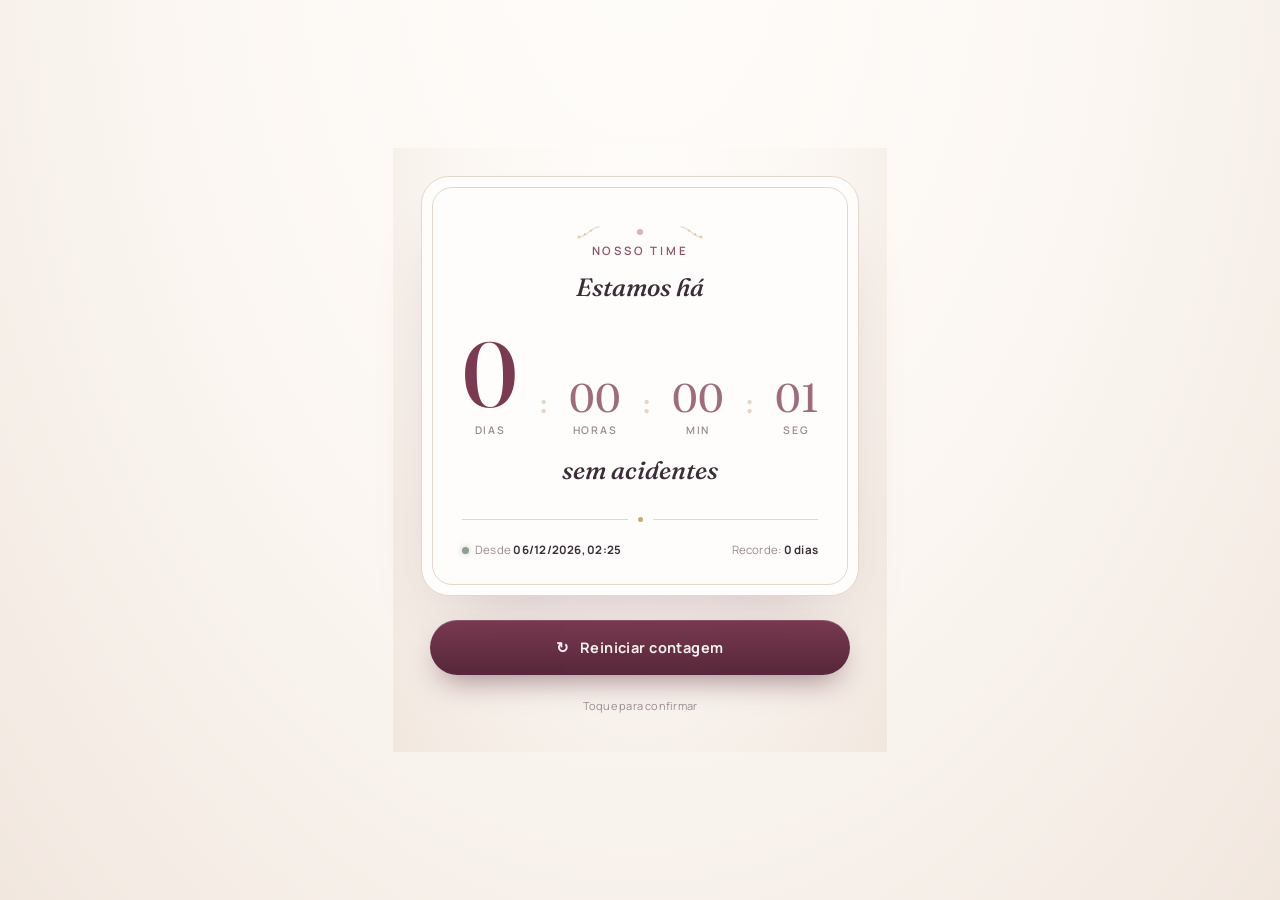
==== contador-sem-acidentes.html @ e53d99fb "Add files via upload main" ====
<!DOCTYPE html>
<html lang="pt-BR">
<head>
<meta charset="UTF-8">
<meta name="viewport" content="width=device-width, initial-scale=1.0">
<title>Dias sem acidentes</title>
<link rel="preconnect" href="https://fonts.googleapis.com">
<link href="https://fonts.googleapis.com/css2?family=Fraunces:opsz,wght@9..144,400;9..144,500;9..144,600&family=Manrope:wght@400;500;600;700&display=swap" rel="stylesheet">
<style>
  :root{
    --ink:#3B2E38;
    --paper:#FBF6F1;
    --paper-deep:#F1E7DF;
    --rose:#B8798A;
    --rose-deep:#8C5468;
    --wine:#7A3B52;
    --wine-deep:#57273A;
    --sage:#8CA090;
    --taupe:#998A93;
    --gold:#C9A876;
    --line:#E4D6CC;
  }

  *{box-sizing:border-box;}

  html,body{
    margin:0;
    min-height:100%;
    background:
      radial-gradient(ellipse at 50% -10%, #FFFDFB 0%, var(--paper) 55%, var(--paper-deep) 100%);
    color:var(--ink);
    font-family:'Manrope', sans-serif;
    display:flex;
    align-items:center;
    justify-content:center;
    padding:28px;
  }

  .stage{
    width:100%;
    max-width:640px;
    display:flex;
    flex-direction:column;
    align-items:center;
    gap:24px;
  }

  .board{
    position:relative;
    width:100%;
    background: #FFFDFB;
    border:1px solid var(--line);
    border-radius:28px;
    padding:48px 40px 38px;
    box-shadow:
      0 40px 70px -35px rgba(87, 39, 58, 0.28),
      0 2px 0 rgba(255,255,255,0.6) inset;
  }

  .board::before{
    content:"";
    position:absolute;
    inset:10px;
    border:1px solid var(--line);
    border-radius:20px;
    pointer-events:none;
  }

  .ornament-row{
    display:flex;
    align-items:center;
    justify-content:center;
    gap:14px;
    margin-bottom:4px;
  }

  .ornament-row svg{ opacity:0.55; }

  .eyebrow{
    text-align:center;
    font-size:11.5px;
    letter-spacing:0.24em;
    text-transform:uppercase;
    color:var(--rose-deep);
    margin:0 0 14px;
    font-weight:600;
  }

  .headline{
    text-align:center;
    font-family:'Fraunces', serif;
    font-optical-sizing:auto;
    font-weight:500;
    font-style:italic;
    font-size:clamp(19px, 3.2vw, 25px);
    color:var(--ink);
    margin:0 0 28px;
  }

  .counter-row{
    display:flex;
    justify-content:center;
    align-items:flex-end;
    gap:clamp(8px, 3vw, 22px);
    flex-wrap:nowrap;
  }

  .unit{
    display:flex;
    flex-direction:column;
    align-items:center;
    min-width:0;
  }

  .unit .value{
    font-family:'Fraunces', serif;
    font-optical-sizing:auto;
    font-weight:500;
    font-variant-numeric: tabular-nums;
    font-size:clamp(46px, 13vw, 92px);
    line-height:0.95;
    color:var(--wine);
  }

  .unit.hours .value,
  .unit.minutes .value,
  .unit.seconds .value{
    font-size:clamp(24px, 5.6vw, 40px);
    font-weight:400;
    color:var(--rose-deep);
    opacity:0.85;
  }

  .unit .label{
    font-size:10.5px;
    letter-spacing:0.16em;
    text-transform:uppercase;
    color:var(--taupe);
    margin-top:6px;
    font-weight:600;
  }

  .colon{
    font-family:'Fraunces', serif;
    font-weight:400;
    font-size:clamp(18px, 4vw, 30px);
    color:var(--line);
    padding-bottom:16px;
  }

  .divider{
    width:100%;
    display:flex;
    align-items:center;
    justify-content:center;
    gap:10px;
    margin:32px 0 20px;
  }
  .divider .line{
    height:1px;
    flex:1;
    background:var(--line);
  }
  .divider .dot{
    width:5px;height:5px;
    border-radius:50%;
    background:var(--gold);
  }

  .meta{
    display:flex;
    justify-content:space-between;
    align-items:center;
    font-size:11.5px;
    letter-spacing:0.02em;
    color:var(--taupe);
    flex-wrap:wrap;
    gap:10px;
  }

  .meta strong{
    color:var(--ink);
    font-weight:700;
  }

  .status-dot{
    display:inline-block;
    width:7px;height:7px;
    border-radius:50%;
    background:var(--sage);
    box-shadow:0 0 6px rgba(140,160,144,0.6);
    margin-right:6px;
  }

  .reset-wrap{
    width:100%;
    display:flex;
    flex-direction:column;
    align-items:center;
    gap:12px;
  }

  .reset-btn{
    width:100%;
    max-width:420px;
    padding:18px 20px;
    border-radius:999px;
    border:none;
    cursor:pointer;
    font-family:'Manrope', sans-serif;
    font-weight:700;
    font-size:14.5px;
    letter-spacing:0.03em;
    color:#FBF6F1;
    background: linear-gradient(180deg, var(--wine), var(--wine-deep));
    box-shadow:
      0 14px 30px -10px rgba(87, 39, 58, 0.55),
      0 1px 0 rgba(255,255,255,0.15) inset;
    transition: transform 0.15s ease, box-shadow 0.15s ease, background 0.2s ease;
    display:flex;
    align-items:center;
    justify-content:center;
    gap:10px;
  }

  .reset-btn:hover{
    transform: translateY(-1px);
    box-shadow:
      0 18px 34px -10px rgba(87, 39, 58, 0.6),
      0 1px 0 rgba(255,255,255,0.15) inset;
  }

  .reset-btn:active{
    transform: translateY(1px);
  }

  .reset-btn.confirm{
    background: linear-gradient(180deg, var(--rose), var(--rose-deep));
  }

  .reset-icon{
    font-size:15px;
    line-height:1;
  }

  .hint{
    font-size:11px;
    color:var(--taupe);
    text-align:center;
    letter-spacing:0.02em;
    min-height:14px;
  }

  @media (max-width:480px){
    .board{padding:38px 22px 30px;}
    .counter-row{gap:6px;}
  }

  @media (prefers-reduced-motion: reduce){
    .reset-btn{transition:none;}
  }
</style>
</head>
<body>

<div class="stage">

  <div class="board">
    <div class="ornament-row">
      <svg width="46" height="14" viewBox="0 0 46 14" fill="none">
        <path d="M2 12C10 12 14 2 22 2" stroke="#C9A876" stroke-width="1" stroke-linecap="round"/>
        <circle cx="2" cy="12" r="1.6" fill="#C9A876"/>
        <circle cx="8" cy="9.3" r="1.2" fill="#C9A876"/>
        <circle cx="14" cy="5.6" r="1.2" fill="#C9A876"/>
      </svg>
      <svg width="6" height="6" viewBox="0 0 6 6"><circle cx="3" cy="3" r="3" fill="#B8798A"/></svg>
      <svg width="46" height="14" viewBox="0 0 46 14" fill="none">
        <path d="M44 12C36 12 32 2 24 2" stroke="#C9A876" stroke-width="1" stroke-linecap="round"/>
        <circle cx="44" cy="12" r="1.6" fill="#C9A876"/>
        <circle cx="38" cy="9.3" r="1.2" fill="#C9A876"/>
        <circle cx="32" cy="5.6" r="1.2" fill="#C9A876"/>
      </svg>
    </div>

    <p class="eyebrow">Nosso time</p>
    <h1 class="headline">Estamos há</h1>

    <div class="counter-row">
      <div class="unit days">
        <span class="value" id="val-days">0</span>
        <span class="label">dias</span>
      </div>
      <span class="colon">:</span>
      <div class="unit hours">
        <span class="value" id="val-hours">00</span>
        <span class="label">horas</span>
      </div>
      <span class="colon">:</span>
      <div class="unit minutes">
        <span class="value" id="val-minutes">00</span>
        <span class="label">min</span>
      </div>
      <span class="colon">:</span>
      <div class="unit seconds">
        <span class="value" id="val-seconds">00</span>
        <span class="label">seg</span>
      </div>
    </div>

    <h1 class="headline" style="margin-top:18px; margin-bottom:0;">sem acidentes</h1>

    <div class="divider">
      <span class="line"></span>
      <span class="dot"></span>
      <span class="line"></span>
    </div>

    <div class="meta">
      <span><span class="status-dot"></span>Desde <strong id="reset-since">—</strong></span>
      <span>Recorde: <strong id="record-value">0 dias</strong></span>
    </div>
  </div>

  <div class="reset-wrap">
    <button class="reset-btn" id="reset-btn">
      <span class="reset-icon">↻</span>
      <span id="reset-label">Reiniciar contagem</span>
    </button>
    <p class="hint" id="reset-hint">Toque para confirmar</p>
  </div>
</div>

<script>
(function(){
  const KEY_RESET = 'accident-counter:reset-epoch';
  const KEY_RECORD = 'accident-counter:record-ms';
  const TZ = 'America/Sao_Paulo';

  const elDays = document.getElementById('val-days');
  const elHours = document.getElementById('val-hours');
  const elMinutes = document.getElementById('val-minutes');
  const elSeconds = document.getElementById('val-seconds');
  const elSince = document.getElementById('reset-since');
  const elRecord = document.getElementById('record-value');
  const btn = document.getElementById('reset-btn');
  const btnLabel = document.getElementById('reset-label');
  const hint = document.getElementById('reset-hint');

  let resetEpoch = null;
  let recordMs = 0;
  let confirming = false;
  let confirmTimeout = null;

  function pad(n){ return String(n).padStart(2,'0'); }

  function formatBrasiliaDate(epochMs){
    return new Date(epochMs).toLocaleString('pt-BR', {
      timeZone: TZ,
      day:'2-digit', month:'2-digit', year:'numeric',
      hour:'2-digit', minute:'2-digit'
    });
  }

  function formatDays(ms){
    const d = Math.floor(ms / 86400000);
    return d + (d === 1 ? ' dia' : ' dias');
  }

  async function loadState(){
    try{
      const r = await window.storage.get(KEY_RESET, false);
      resetEpoch = r ? parseInt(r.value, 10) : null;
    }catch(e){ resetEpoch = null; }

    if(!resetEpoch){
      resetEpoch = Date.now();
      try{ await window.storage.set(KEY_RESET, String(resetEpoch), false); }catch(e){}
    }

    try{
      const rec = await window.storage.get(KEY_RECORD, false);
      recordMs = rec ? parseInt(rec.value, 10) : 0;
    }catch(e){ recordMs = 0; }

    elSince.textContent = formatBrasiliaDate(resetEpoch);
    tick();
  }

  function tick(){
    const now = Date.now();
    const diff = Math.max(0, now - resetEpoch);

    const days = Math.floor(diff / 86400000);
    const hours = Math.floor((diff % 86400000) / 3600000);
    const minutes = Math.floor((diff % 3600000) / 60000);
    const seconds = Math.floor((diff % 60000) / 1000);

    elDays.textContent = days;
    elHours.textContent = pad(hours);
    elMinutes.textContent = pad(minutes);
    elSeconds.textContent = pad(seconds);

    const currentRecord = Math.max(recordMs, diff);
    elRecord.textContent = formatDays(currentRecord);
  }

  async function persistRecordIfNeeded(){
    const diff = Date.now() - resetEpoch;
    if(diff > recordMs){
      recordMs = diff;
      try{ await window.storage.set(KEY_RECORD, String(recordMs), false); }catch(e){}
    }
  }

  function resetConfirmUI(){
    confirming = false;
    btn.classList.remove('confirm');
    btnLabel.textContent = 'Reiniciar contagem';
    hint.textContent = 'Toque para confirmar';
  }

  btn.addEventListener('click', async function(){
    if(!confirming){
      confirming = true;
      btn.classList.add('confirm');
      btnLabel.textContent = 'Confirmar reinício';
      hint.textContent = 'Toque de novo — isso não pode ser desfeito';
      clearTimeout(confirmTimeout);
      confirmTimeout = setTimeout(resetConfirmUI, 4000);
      return;
    }

    clearTimeout(confirmTimeout);
    await persistRecordIfNeeded();

    resetEpoch = Date.now();
    try{ await window.storage.set(KEY_RESET, String(resetEpoch), false); }catch(e){}

    elSince.textContent = formatBrasiliaDate(resetEpoch);
    resetConfirmUI();
    tick();
  });

  loadState();
  setInterval(async function(){
    tick();
    await persistRecordIfNeeded();
  }, 1000);
})();
</script>

</body>
</html>
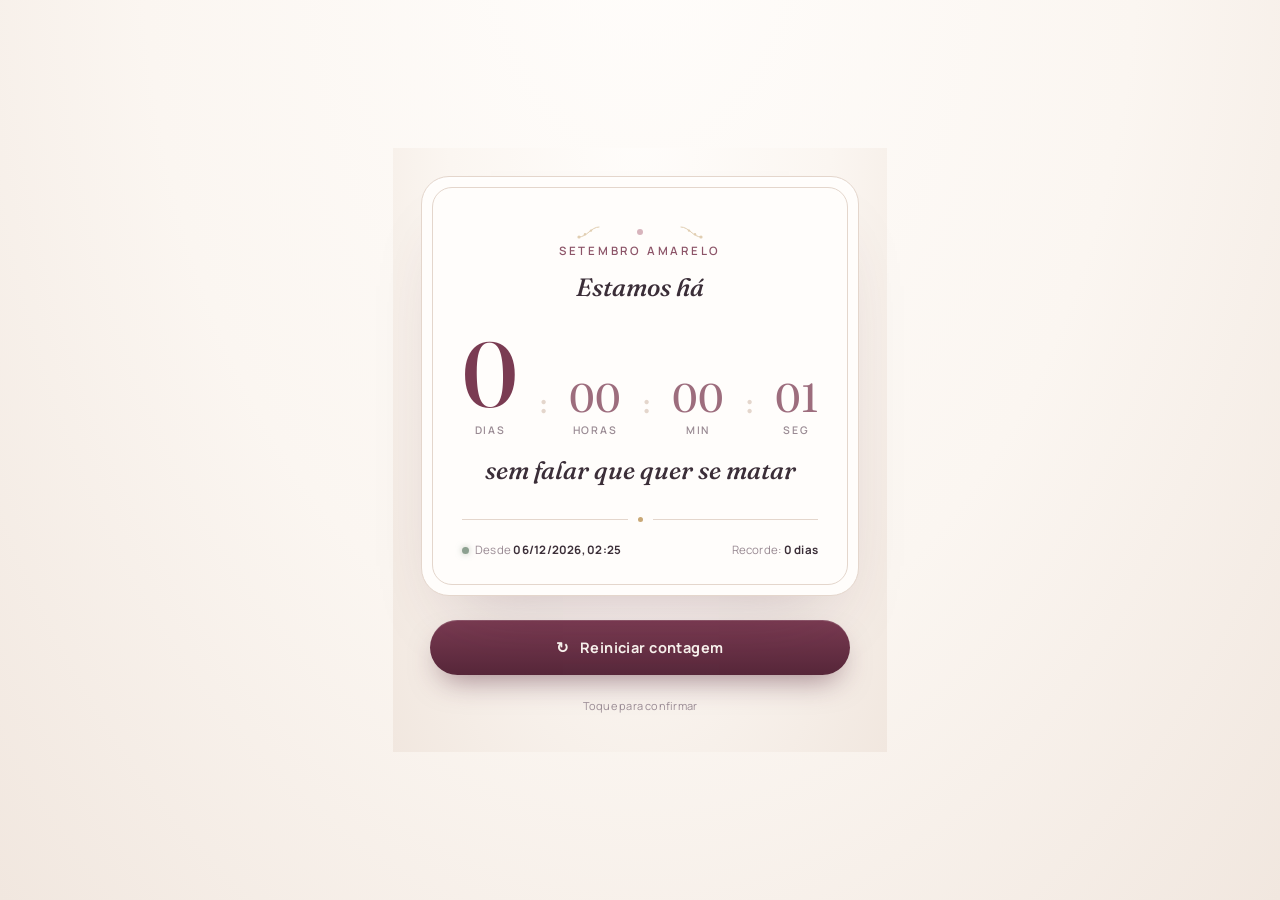
==== commit 05f12903: "troca de texto" ====
--- a/contador-sem-acidentes.html
+++ b/contador-sem-acidentes.html
@@ -3,7 +3,7 @@
 <head>
 <meta charset="UTF-8">
 <meta name="viewport" content="width=device-width, initial-scale=1.0">
-<title>Dias sem acidentes</title>
+<title>Dias falar de suicidio</title>
 <link rel="preconnect" href="https://fonts.googleapis.com">
 <link href="https://fonts.googleapis.com/css2?family=Fraunces:opsz,wght@9..144,400;9..144,500;9..144,600&family=Manrope:wght@400;500;600;700&display=swap" rel="stylesheet">
 <style>
@@ -282,7 +282,7 @@
       </svg>
     </div>
 
-    <p class="eyebrow">Nosso time</p>
+    <p class="eyebrow">SETEMBRO AMARELO</p>
     <h1 class="headline">Estamos há</h1>
 
     <div class="counter-row">
@@ -307,7 +307,7 @@
       </div>
     </div>
 
-    <h1 class="headline" style="margin-top:18px; margin-bottom:0;">sem acidentes</h1>
+    <h1 class="headline" style="margin-top:18px; margin-bottom:0;">sem falar que quer se matar</h1>
 
     <div class="divider">
       <span class="line"></span>
